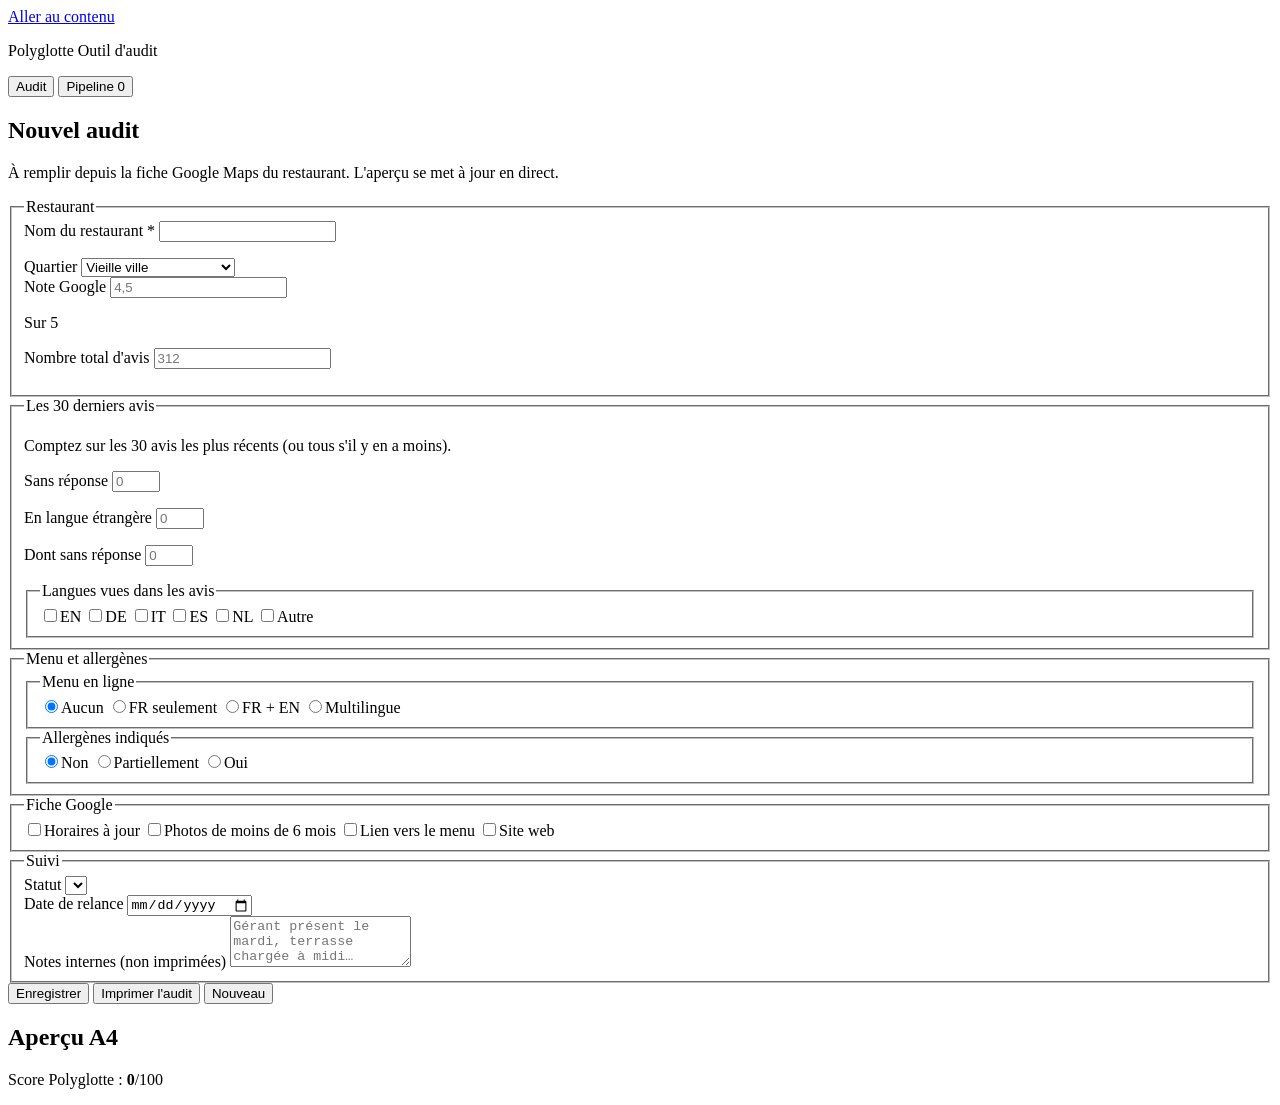
==== audit/index.html @ 38c5bbf3 "WIP : site vitrine et outil d'audit en cours de construction Co-Authored-By: Claude Opus 5.5 <norepl" ====
<!doctype html>
<html lang="fr">
<head>
  <meta charset="utf-8">
  <meta name="viewport" content="width=device-width, initial-scale=1">
  <meta name="robots" content="noindex, nofollow">
  <meta name="color-scheme" content="light dark">
  <title>Audit terrain · Polyglotte</title>
  <link rel="preconnect" href="https://fonts.googleapis.com">
  <link rel="preconnect" href="https://fonts.gstatic.com" crossorigin>
  <link href="https://fonts.googleapis.com/css2?family=Fraunces:opsz,wght@9..144,500;9..144,700&family=Inter:wght@400;500;600;700&display=swap" rel="stylesheet">
  <link rel="stylesheet" href="../assets/css/tokens.css">
  <link rel="stylesheet" href="audit.css">
</head>
<body>
  <a class="lien-evitement" href="#contenu">Aller au contenu</a>

  <header class="barre">
    <div class="barre__inner">
      <p class="marque"><span class="marque__nom">Polyglotte</span> <span class="marque__outil">Outil d'audit</span></p>
      <nav class="onglets" aria-label="Vues">
        <button type="button" class="onglet" data-vue="audit" aria-current="page">Audit</button>
        <button type="button" class="onglet" data-vue="pipeline">Pipeline <span class="onglet__compte" id="compte-pipeline">0</span></button>
      </nav>
    </div>
  </header>

  <div class="alerte" id="alerte-stockage" role="status" hidden>
    Le stockage du navigateur est indisponible (navigation privée ?). Les audits ne seront pas conservés : exportez-les en CSV avant de fermer la page.
  </div>
  <div class="alerte alerte--douce" id="alerte-config" role="status" hidden>
    Coordonnées absentes : renseignez <code>assets/js/config.js</code>. En attendant, l'audit imprimé laisse une ligne à compléter à la main.
  </div>

  <main id="contenu">
    <!-- ============ VUE AUDIT ============ -->
    <section id="vue-audit" class="vue" aria-labelledby="titre-audit">
      <div class="disposition">
        <form id="form-audit" class="formulaire" novalidate>
          <div class="formulaire__tete">
            <h1 id="titre-audit">Nouvel audit</h1>
            <p class="aide">À remplir depuis la fiche Google Maps du restaurant. L'aperçu se met à jour en direct.</p>
          </div>
          <input type="hidden" name="id">

          <fieldset class="bloc">
            <legend>Restaurant</legend>
            <div class="champ">
              <label for="f-nom">Nom du restaurant <span class="requis" aria-hidden="true">*</span></label>
              <input id="f-nom" name="nom" type="text" required autocomplete="off" maxlength="80" aria-describedby="err-nom">
              <p class="erreur" id="err-nom" aria-live="polite"></p>
            </div>
            <div class="champ">
              <label for="f-quartier">Quartier</label>
              <select id="f-quartier" name="quartier">
                <option>Vieille ville</option>
                <option>Bords du lac / Pâquier</option>
                <option>Centre / gare</option>
                <option>Annecy-le-Vieux</option>
                <option>Sévrier / rive ouest</option>
                <option>Talloires / rive est</option>
                <option>Autre</option>
              </select>
            </div>
            <div class="rangee">
              <div class="champ">
                <label for="f-note">Note Google</label>
                <input id="f-note" name="note" type="text" inputmode="decimal" placeholder="4,5" maxlength="4" aria-describedby="aide-note err-note">
                <p class="aide" id="aide-note">Sur 5</p>
                <p class="erreur" id="err-note" aria-live="polite"></p>
              </div>
              <div class="champ">
                <label for="f-total">Nombre total d'avis</label>
                <input id="f-total" name="totalAvis" type="number" inputmode="numeric" min="0" step="1" placeholder="312" aria-describedby="err-total">
                <p class="erreur" id="err-total" aria-live="polite"></p>
              </div>
            </div>
          </fieldset>

          <fieldset class="bloc">
            <legend>Les 30 derniers avis</legend>
            <p class="aide" id="aide-echantillon">Comptez sur les 30 avis les plus récents (ou tous s'il y en a moins).</p>
            <div class="rangee rangee--3">
              <div class="champ">
                <label for="f-sansrep">Sans réponse</label>
                <input id="f-sansrep" name="sansReponse" type="number" inputmode="numeric" min="0" max="30" step="1" placeholder="0" aria-describedby="aide-echantillon err-sansrep">
                <p class="erreur" id="err-sansrep" aria-live="polite"></p>
              </div>
              <div class="champ">
                <label for="f-etr">En langue étrangère</label>
                <input id="f-etr" name="etrangers" type="number" inputmode="numeric" min="0" max="30" step="1" placeholder="0" aria-describedby="aide-echantillon err-etr">
                <p class="erreur" id="err-etr" aria-live="polite"></p>
              </div>
              <div class="champ">
                <label for="f-etrsr">Dont sans réponse</label>
                <input id="f-etrsr" name="etrangersSansReponse" type="number" inputmode="numeric" min="0" max="30" step="1" placeholder="0" aria-describedby="err-etrsr">
                <p class="erreur" id="err-etrsr" aria-live="polite"></p>
              </div>
            </div>
            <fieldset class="sous-bloc">
              <legend>Langues vues dans les avis</legend>
              <div class="puces">
                <label class="puce"><input type="checkbox" name="langues" value="EN"><span>EN</span></label>
                <label class="puce"><input type="checkbox" name="langues" value="DE"><span>DE</span></label>
                <label class="puce"><input type="checkbox" name="langues" value="IT"><span>IT</span></label>
                <label class="puce"><input type="checkbox" name="langues" value="ES"><span>ES</span></label>
                <label class="puce"><input type="checkbox" name="langues" value="NL"><span>NL</span></label>
                <label class="puce"><input type="checkbox" name="langues" value="autre"><span>Autre</span></label>
              </div>
            </fieldset>
          </fieldset>

          <fieldset class="bloc">
            <legend>Menu et allergènes</legend>
            <fieldset class="sous-bloc">
              <legend>Menu en ligne</legend>
              <div class="choix">
                <label class="option"><input type="radio" name="menu" value="aucun" checked><span>Aucun</span></label>
                <label class="option"><input type="radio" name="menu" value="fr"><span>FR seulement</span></label>
                <label class="option"><input type="radio" name="menu" value="fr-en"><span>FR + EN</span></label>
                <label class="option"><input type="radio" name="menu" value="multi"><span>Multilingue</span></label>
              </div>
            </fieldset>
            <fieldset class="sous-bloc">
              <legend>Allergènes indiqués</legend>
              <div class="choix">
                <label class="option"><input type="radio" name="allergenes" value="non" checked><span>Non</span></label>
                <label class="option"><input type="radio" name="allergenes" value="partiel"><span>Partiellement</span></label>
                <label class="option"><input type="radio" name="allergenes" value="oui"><span>Oui</span></label>
              </div>
            </fieldset>
          </fieldset>

          <fieldset class="bloc">
            <legend>Fiche Google</legend>
            <div class="bascules">
              <label class="bascule"><input type="checkbox" name="horaires"><span>Horaires à jour</span></label>
              <label class="bascule"><input type="checkbox" name="photos"><span>Photos de moins de 6 mois</span></label>
              <label class="bascule"><input type="checkbox" name="lienMenu"><span>Lien vers le menu</span></label>
              <label class="bascule"><input type="checkbox" name="site"><span>Site web</span></label>
            </div>
          </fieldset>

          <fieldset class="bloc">
            <legend>Suivi</legend>
            <div class="rangee">
              <div class="champ">
                <label for="f-statut">Statut</label>
                <select id="f-statut" name="statut"></select>
              </div>
              <div class="champ">
                <label for="f-relance">Date de relance</label>
                <input id="f-relance" name="relance" type="date">
              </div>
            </div>
            <div class="champ">
              <label for="f-notes">Notes internes <span class="aide-inline">(non imprimées)</span></label>
              <textarea id="f-notes" name="notes" rows="3" maxlength="2000" placeholder="Gérant présent le mardi, terrasse chargée à midi…"></textarea>
            </div>
          </fieldset>

          <div class="barre-actions">
            <button type="submit" class="btn btn--primaire" id="btn-enregistrer">Enregistrer</button>
            <button type="button" class="btn btn--accent" id="btn-imprimer">Imprimer l'audit</button>
            <button type="button" class="btn btn--discret" id="btn-nouveau">Nouveau</button>
          </div>
          <p class="statut-action" id="message-action" role="status" aria-live="polite"></p>
        </form>

        <div class="apercu" aria-labelledby="titre-apercu">
          <div class="apercu__tete">
            <h2 id="titre-apercu">Aperçu A4</h2>
            <p class="score-live" aria-live="polite"><span class="visually-hidden">Score Polyglotte : </span><strong id="score-live">0</strong>/100</p>
          </div>
          <div class="apercu__cadre" id="apercu-cadre">
            <article class="feuille" id="feuille" aria-label="Audit imprimable"></article>
          </div>
        </div>
      </div>
    </section>

    <!-- ============ VUE PIPELINE ============ -->
    <section id="vue-pipeline" class="vue" aria-labelledby="titre-pipeline" hidden>
      <div class="pipeline">
        <div class="pipeline__tete">
          <h1 id="titre-pipeline">Pipeline de prospection</h1>
          <div class="pipeline__outils">
            <button type="button" class="btn btn--discret" id="btn-export">Exporter CSV</button>
            <label class="btn btn--discret btn--fichier">Importer CSV
              <input type="file" id="input-import" accept=".csv,text/csv" class="visually-hidden">
            </label>
          </div>
        </div>
        <p class="statut-action" id="message-pipeline" role="status" aria-live="polite"></p>

        <dl class="compteurs" id="compteurs">
          <div class="compteur"><dt>Visites</dt><dd id="c-visites">0</dd></div>
          <div class="compteur"><dt>Signés</dt><dd id="c-signes">0</dd></div>
          <div class="compteur"><dt>Conversion</dt><dd id="c-conversion">–</dd></div>
          <div class="compteur compteur--accent"><dt>MRR</dt><dd id="c-mrr">0 €</dd></div>
        </dl>
        <p class="aide">Visites : fiches dont le statut n'est plus « À visiter ». Signés : Signé Pack + Abonné. MRR : abonnés × 59 €.</p>

        <div class="filtres" role="group" aria-label="Filtrer par statut" id="filtres"></div>

        <div class="liste" id="liste-prospects"></div>
        <p class="vide" id="liste-vide" hidden>Aucun prospect pour ce filtre. Remplissez un audit puis « Enregistrer ».</p>
      </div>
    </section>
  </main>

  <script src="../assets/js/config.js"></script>
  <script src="audit.js"></script>
</body>
</html>
---- assets/css/tokens.css ----
/* Polyglotte — design tokens partagés (site, audit, menus QR) */
:root {
  --lac-900: #0b2f45;
  --lac-700: #13506f;
  --lac-500: #1f7a9c;
  --turquoise: #2bb3a3;
  --turquoise-50: #e6f6f3;
  --creme: #fbf7f0;
  --sable: #f1e8d8;
  --couchant: #e8743b;
  --couchant-50: #fdeee5;
  --encre: #12212b;
  --gris: #5b6b75;
  --ligne: #dfd6c6;
  --blanc: #ffffff;

  --bg: var(--creme);
  --surface: var(--blanc);
  --texte: var(--encre);
  --texte-doux: var(--gris);
  --accent: var(--couchant);
  --primaire: var(--lac-700);

  --f-titre: "Fraunces", Georgia, "Times New Roman", serif;
  --f-texte: "Inter", system-ui, -apple-system, "Segoe UI", Roboto, sans-serif;

  --r-s: 8px;
  --r-m: 14px;
  --r-l: 22px;
  --ombre: 0 1px 2px rgba(11, 47, 69, .06), 0 8px 24px rgba(11, 47, 69, .08);
  --max: 1120px;
}

@media (prefers-color-scheme: dark) {
  :root:not([data-theme="light"]) {
    --bg: #0d1a22;
    --surface: #13252f;
    --texte: #eef3f5;
    --texte-doux: #a8b8c0;
    --ligne: #24404e;
    --primaire: #6cc3d9;
    --sable: #1a2f3b;
    --turquoise-50: #123632;
    --couchant-50: #3a2216;
  }
}
:root[data-theme="dark"] {
  --bg: #0d1a22;
  --surface: #13252f;
  --texte: #eef3f5;
  --texte-doux: #a8b8c0;
  --ligne: #24404e;
  --primaire: #6cc3d9;
  --sable: #1a2f3b;
  --turquoise-50: #123632;
  --couchant-50: #3a2216;
}
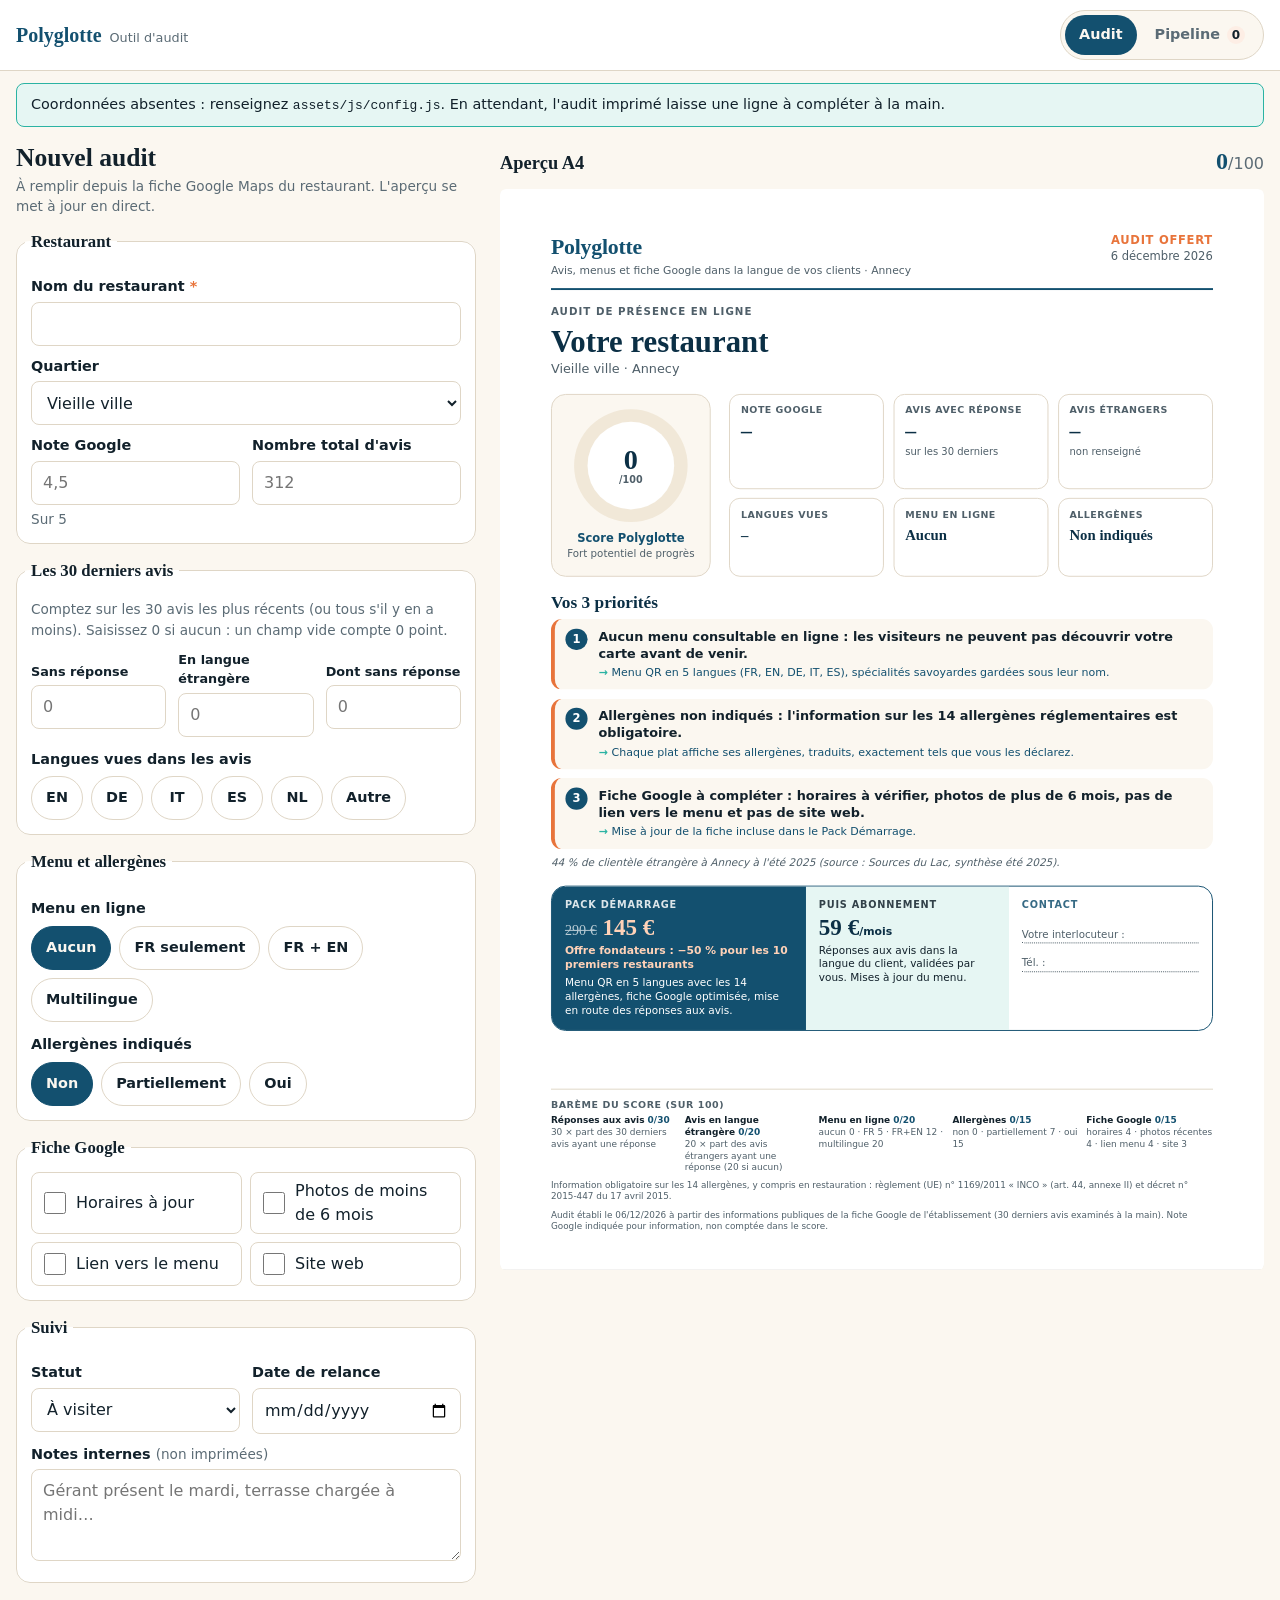
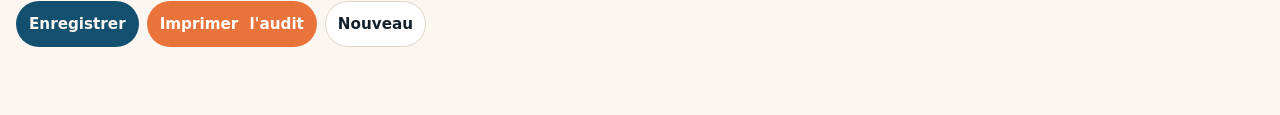
==== commit ff9d773c: "Polyglotte : site vitrine, audit + CRM, outils IA, business plan complet - index.html, mentions léga" ====
--- a/audit/index.html
+++ b/audit/index.html
@@ -79,7 +79,7 @@
 
           <fieldset class="bloc">
             <legend>Les 30 derniers avis</legend>
-            <p class="aide" id="aide-echantillon">Comptez sur les 30 avis les plus récents (ou tous s'il y en a moins).</p>
+            <p class="aide" id="aide-echantillon">Comptez sur les 30 avis les plus récents (ou tous s'il y en a moins). Saisissez 0 si aucun : un champ vide compte 0 point.</p>
             <div class="rangee rangee--3">
               <div class="champ">
                 <label for="f-sansrep">Sans réponse</label>
@@ -161,7 +161,7 @@
 
           <div class="barre-actions">
             <button type="submit" class="btn btn--primaire" id="btn-enregistrer">Enregistrer</button>
-            <button type="button" class="btn btn--accent" id="btn-imprimer">Imprimer l'audit</button>
+            <button type="button" class="btn btn--accent" id="btn-imprimer">Imprimer<span class="masque-mobile">&nbsp;l'audit</span></button>
             <button type="button" class="btn btn--discret" id="btn-nouveau">Nouveau</button>
           </div>
           <p class="statut-action" id="message-action" role="status" aria-live="polite"></p>
--- a/audit/audit.css
+++ b/audit/audit.css
@@ -0,0 +1,365 @@
+/* Polyglotte — outil d'audit terrain. Mobile d'abord. Tokens : ../assets/css/tokens.css */
+
+*, *::before, *::after { box-sizing: border-box; }
+html { -webkit-text-size-adjust: 100%; scroll-padding-top: 72px; scroll-padding-bottom: 96px; }
+body {
+  margin: 0;
+  background: var(--bg);
+  color: var(--texte);
+  font: 400 16px/1.5 var(--f-texte);
+}
+h1, h2, h3 { font-family: var(--f-titre); font-weight: 700; line-height: 1.15; margin: 0; }
+button, input, select, textarea { font: inherit; color: inherit; }
+code { font-size: .9em; }
+:focus-visible { outline: 3px solid var(--turquoise); outline-offset: 2px; }
+[hidden] { display: none !important; }
+.visually-hidden {
+  position: absolute !important; width: 1px; height: 1px; padding: 0; margin: -1px;
+  overflow: hidden; clip: rect(0 0 0 0); white-space: nowrap; border: 0;
+}
+.lien-evitement {
+  position: absolute; left: 8px; top: -60px; z-index: 50;
+  background: var(--primaire); color: var(--bg); padding: 8px 14px; border-radius: var(--r-s);
+}
+.lien-evitement:focus { top: 8px; }
+
+/* Couleurs propres à l'interface (s'appuient sur les tokens) */
+:root {
+  --champ-bg: var(--surface);
+  --champ-bord: var(--ligne);
+  --erreur: #b3261e;
+}
+@media (prefers-color-scheme: dark) {
+  :root:not([data-theme="light"]) { --erreur: #ff8a80; --champ-bg: #0f2029; }
+}
+:root[data-theme="dark"] { --erreur: #ff8a80; --champ-bg: #0f2029; }
+
+/* ---------------- Barre du haut ---------------- */
+.barre {
+  position: sticky; top: 0; z-index: 20;
+  background: var(--surface);
+  border-bottom: 1px solid var(--ligne);
+}
+.barre__inner {
+  max-width: 1360px; margin: 0 auto; padding: 10px 16px;
+  display: flex; align-items: center; justify-content: space-between; gap: 12px;
+}
+.marque { margin: 0; display: flex; align-items: baseline; gap: 8px; min-width: 0; }
+.marque__nom { font-family: var(--f-titre); font-weight: 700; font-size: 1.25rem; color: var(--primaire); }
+.marque__outil { font-size: .8rem; color: var(--texte-doux); white-space: nowrap; }
+.onglets { display: flex; gap: 4px; background: var(--bg); padding: 4px; border-radius: 999px; border: 1px solid var(--ligne); }
+.onglet {
+  border: 0; background: transparent; padding: 8px 14px; border-radius: 999px; cursor: pointer;
+  font-weight: 600; font-size: .9rem; color: var(--texte-doux); min-height: 40px; white-space: nowrap;
+}
+@media (max-width: 420px) {
+  .marque__outil { display: none; }
+  .onglet { padding: 8px 12px; }
+}
+.onglet[aria-current="page"] { background: var(--primaire); color: var(--bg); }
+.onglet__compte {
+  display: inline-block; min-width: 1.5em; padding: 0 .4em; margin-left: 2px;
+  border-radius: 999px; background: var(--couchant-50); color: var(--texte); font-size: .75rem; text-align: center;
+}
+.onglet[aria-current="page"] .onglet__compte { background: rgba(255,255,255,.25); color: inherit; }
+
+.alerte {
+  max-width: 1360px; margin: 12px auto 0; padding: 10px 14px; border-radius: var(--r-s);
+  background: var(--couchant-50); border: 1px solid var(--couchant); font-size: .9rem;
+  width: calc(100% - 32px);
+}
+.alerte--douce { background: var(--turquoise-50); border-color: var(--turquoise); }
+
+main { max-width: 1360px; margin: 0 auto; padding: 16px 16px 120px; }
+
+/* ---------------- Disposition audit ---------------- */
+.disposition { display: grid; gap: 24px; }
+.disposition > * { min-width: 0; }
+@media (min-width: 1024px) {
+  .disposition { grid-template-columns: minmax(380px, 460px) 1fr; align-items: start; }
+  .apercu { position: sticky; top: 76px; }
+  main { padding-bottom: 40px; }
+}
+
+.formulaire__tete { margin-bottom: 12px; }
+.formulaire__tete h1 { font-size: 1.6rem; }
+.aide { margin: 4px 0 0; font-size: .85rem; color: var(--texte-doux); }
+.aide-inline { font-weight: 400; color: var(--texte-doux); font-size: .85rem; }
+
+.bloc {
+  border: 1px solid var(--ligne); border-radius: var(--r-m); background: var(--surface);
+  margin: 0 0 14px; padding: 12px 14px 14px; min-width: 0;
+}
+.bloc > legend {
+  font-family: var(--f-titre); font-weight: 700; font-size: 1.05rem; padding: 0 6px; margin-left: -6px;
+}
+.sous-bloc { border: 0; padding: 0; margin: 12px 0 0; min-width: 0; }
+.sous-bloc > legend { font-weight: 600; font-size: .9rem; padding: 0; margin-bottom: 6px; }
+
+.champ { margin-top: 10px; min-width: 0; }
+.champ label { display: block; font-weight: 600; font-size: .9rem; margin-bottom: 4px; }
+.requis { color: var(--accent); }
+.rangee { display: grid; grid-template-columns: 1fr 1fr; gap: 0 12px; }
+.rangee--3 { grid-template-columns: repeat(3, 1fr); }
+.rangee--3 .champ label { font-size: .8rem; min-height: 2.4em; display: flex; align-items: flex-end; }
+
+input[type="text"], input[type="number"], input[type="date"], select, textarea {
+  width: 100%; min-height: 44px; padding: 9px 11px;
+  border: 1px solid var(--champ-bord); border-radius: var(--r-s); background: var(--champ-bg);
+  font-size: 16px; /* évite le zoom iOS */
+}
+textarea { resize: vertical; min-height: 80px; }
+input[aria-invalid="true"] { border-color: var(--erreur); box-shadow: 0 0 0 1px var(--erreur); }
+.erreur { margin: 4px 0 0; color: var(--erreur); font-size: .82rem; font-weight: 600; min-height: 0; }
+.erreur:empty { display: none; }
+
+/* Puces de langues, options radio, bascules : grandes cibles tactiles */
+.puces, .choix { display: flex; flex-wrap: wrap; gap: 8px; }
+.puce, .option, .bascule { position: relative; cursor: pointer; }
+.puce, .option { display: inline-flex; }
+.puce input, .option input {
+  position: absolute; opacity: 0; width: 100%; height: 100%; inset: 0; margin: 0; cursor: pointer;
+}
+.puce span, .option span {
+  display: inline-flex; align-items: center; justify-content: center; min-height: 44px; min-width: 52px;
+  padding: 0 14px; border: 1px solid var(--champ-bord); border-radius: 999px; background: var(--champ-bg);
+  font-weight: 600; font-size: .9rem;
+}
+.puce input:checked + span, .option input:checked + span {
+  background: var(--primaire); border-color: var(--primaire); color: var(--bg);
+}
+.puce input:focus-visible + span, .option input:focus-visible + span { outline: 3px solid var(--turquoise); outline-offset: 2px; }
+.bascules { display: grid; gap: 8px; }
+.bascule {
+  display: flex; align-items: center; gap: 10px; min-height: 44px; padding: 6px 12px;
+  border: 1px solid var(--champ-bord); border-radius: var(--r-s); background: var(--champ-bg);
+}
+.bascule input { width: 22px; height: 22px; accent-color: var(--primaire); flex: none; margin: 0; }
+@media (min-width: 480px) { .bascules { grid-template-columns: 1fr 1fr; } }
+
+/* Boutons */
+.btn {
+  display: inline-flex; align-items: center; justify-content: center; gap: 6px;
+  min-height: 46px; padding: 0 18px; border-radius: 999px; border: 1px solid transparent;
+  font-weight: 600; font-size: .95rem; cursor: pointer; text-decoration: none; white-space: nowrap;
+}
+.btn--primaire { background: var(--primaire); color: var(--bg); }
+.btn--accent { background: var(--accent); color: #fff; }
+.btn--discret { background: var(--surface); border-color: var(--ligne); color: var(--texte); }
+.btn--petit { min-height: 38px; padding: 0 12px; font-size: .85rem; background: var(--surface); border-color: var(--ligne); }
+.btn--danger { color: var(--erreur); }
+.btn--fichier { position: relative; }
+.btn--fichier:focus-within { outline: 3px solid var(--turquoise); outline-offset: 2px; }
+.btn:hover { filter: brightness(1.06); }
+
+.barre-actions {
+  position: fixed; left: 0; right: 0; bottom: 0; z-index: 15;
+  display: grid; grid-template-columns: 1fr 1fr auto; gap: 8px;
+  padding: 10px 16px calc(10px + env(safe-area-inset-bottom));
+  background: var(--surface); border-top: 1px solid var(--ligne);
+  box-shadow: 0 -6px 20px rgba(0,0,0,.08);
+}
+.barre-actions .btn { min-width: 0; padding: 0 12px; }
+@media (min-width: 1024px) {
+  .barre-actions { position: static; box-shadow: none; border: 0; padding: 4px 0 0; background: transparent; display: flex; flex-wrap: wrap; }
+}
+@media (max-width: 420px) { .masque-mobile { display: none; } }
+.statut-action { min-height: 1.4em; margin: 8px 0 0; font-size: .9rem; color: var(--primaire); font-weight: 600; }
+
+/* ---------------- Aperçu A4 ---------------- */
+.apercu__tete { display: flex; align-items: baseline; justify-content: space-between; margin-bottom: 10px; }
+.apercu__tete h2 { font-size: 1.15rem; }
+.score-live { margin: 0; color: var(--texte-doux); }
+.score-live strong { font-family: var(--f-titre); font-size: 1.5rem; color: var(--primaire); }
+.apercu__cadre { position: relative; overflow: hidden; border-radius: 6px; width: 100%; }
+
+/* ================================================================
+   La feuille : toujours « papier » clair, indépendamment du thème.
+   ================================================================ */
+.feuille {
+  --p-encre: #12212b; --p-doux: #4f5f69; --p-ligne: #dfd6c6; --p-lac: #13506f; --p-lac9: #0b2f45;
+  --p-turq: #2bb3a3; --p-turq50: #e6f6f3; --p-couch: #e8743b; --p-couch50: #fdeee5; --p-creme: #fbf7f0; --p-sable: #f1e8d8;
+  width: 210mm; height: 297mm; overflow: hidden;
+  padding: 12mm 14mm 10mm;
+  background: #fff; color: var(--p-encre);
+  font: 400 9.4pt/1.38 var(--f-texte);
+  transform-origin: top left;
+  box-shadow: var(--ombre);
+  display: flex; flex-direction: column; gap: 4.2mm;
+  -webkit-print-color-adjust: exact; print-color-adjust: exact;
+}
+.feuille p { margin: 0; }
+.f-tete {
+  display: flex; justify-content: space-between; align-items: flex-start;
+  border-bottom: 2px solid var(--p-lac); padding-bottom: 3mm;
+}
+.f-marque { font-family: var(--f-titre); font-weight: 700; font-size: 17pt; color: var(--p-lac); letter-spacing: -.01em; }
+.f-baseline { font-size: 8.4pt; color: var(--p-doux); }
+.f-date { text-align: right; font-weight: 700; font-size: 9pt; color: var(--p-couch); text-transform: uppercase; letter-spacing: .06em; }
+.f-date span { color: var(--p-doux); font-weight: 500; text-transform: none; letter-spacing: 0; }
+
+.f-surtitre { font-size: 8pt; font-weight: 700; text-transform: uppercase; letter-spacing: .1em; color: var(--p-doux); }
+.f-nom {
+  font-family: var(--f-titre); font-size: 24pt; font-weight: 700; color: var(--p-lac9); margin: 1mm 0 .5mm;
+  overflow: hidden; text-overflow: ellipsis; white-space: nowrap;
+}
+.f-lieu { font-size: 10pt; color: var(--p-doux); }
+
+.f-synthese { display: grid; grid-template-columns: 44mm 1fr; gap: 5mm; align-items: stretch; }
+.f-score {
+  background: var(--p-creme); border: 1px solid var(--p-ligne); border-radius: 4mm; padding: 4mm 3mm;
+  display: flex; flex-direction: column; align-items: center; justify-content: center; text-align: center;
+}
+.f-score__anneau {
+  width: 31mm; height: 31mm; border-radius: 50%;
+  background: conic-gradient(var(--p-couch) var(--angle), var(--p-sable) 0);
+  display: grid; place-items: center;
+}
+.f-score__val {
+  width: 24mm; height: 24mm; border-radius: 50%; background: #fff;
+  display: grid; place-items: center; align-content: center;
+  font-family: var(--f-titre); font-weight: 700; font-size: 22pt; color: var(--p-lac9); line-height: 1;
+}
+.f-score__val small { font-family: var(--f-texte); font-size: 7.5pt; font-weight: 600; color: var(--p-doux); margin-top: .6mm; }
+.f-score__lib { margin-top: 2.5mm !important; font-weight: 700; font-size: 9pt; color: var(--p-lac); }
+.f-score__niv { font-size: 8pt; color: var(--p-doux); }
+
+.f-faits { margin: 0; display: grid; grid-template-columns: repeat(3, 1fr); gap: 2.5mm; }
+.f-fait { border: 1px solid var(--p-ligne); border-radius: 3mm; padding: 2.5mm 3mm; min-width: 0; }
+.f-fait dt { font-size: 7.4pt; text-transform: uppercase; letter-spacing: .05em; color: var(--p-doux); font-weight: 600; }
+.f-fait dd { margin: .8mm 0 0; font-family: var(--f-titre); font-weight: 700; font-size: 17pt; color: var(--p-lac9); line-height: 1.1; }
+.f-fait dd small { font-family: var(--f-texte); font-size: 8pt; color: var(--p-doux); font-weight: 600; }
+.f-fait dd span { display: block; font-family: var(--f-texte); font-weight: 500; font-size: 7.8pt; color: var(--p-doux); margin-top: .5mm; }
+.f-fait--texte dd { font-size: 11.5pt; padding-top: 1mm; }
+
+.f-h3 { font-family: var(--f-titre); font-size: 13.5pt; color: var(--p-lac9); margin-bottom: 2mm; }
+.f-prio ol { list-style: none; margin: 0; padding: 0; counter-reset: prio; display: grid; gap: 2.4mm; }
+.f-prio li {
+  counter-increment: prio; position: relative; padding: 2.6mm 3mm 2.6mm 12mm;
+  background: var(--p-creme); border-radius: 3mm; border-left: 1.2mm solid var(--p-couch);
+}
+.f-prio li::before {
+  content: counter(prio); position: absolute; left: 3mm; top: 2.6mm;
+  width: 6mm; height: 6mm; border-radius: 50%; background: var(--p-lac); color: #fff;
+  display: grid; place-items: center; font-weight: 700; font-size: 9pt;
+}
+.f-prio__titre { font-weight: 600; font-size: 10pt; line-height: 1.32; }
+.f-prio__action { font-size: 8.6pt; color: var(--p-lac); margin-top: .8mm !important; }
+.f-prio__action::before { content: "→ "; color: var(--p-turq); font-weight: 700; }
+.f-stat { margin-top: 2mm !important; font-size: 8.2pt; color: var(--p-doux); font-style: italic; }
+
+.f-offre {
+  display: grid; grid-template-columns: 1.25fr 1fr 1fr; gap: 0;
+  border: 1.5px solid var(--p-lac); border-radius: 4mm; overflow: hidden;
+}
+.f-offre > div { padding: 3.2mm 3.6mm; min-width: 0; }
+.f-offre__pack { background: var(--p-lac); color: #fff; }
+.f-offre__abo { background: var(--p-turq50); }
+.f-offre__contact { display: flex; flex-direction: column; gap: .6mm; font-size: 8.6pt; overflow-wrap: anywhere; }
+.f-offre__nom { font-size: 7.6pt; font-weight: 700; text-transform: uppercase; letter-spacing: .08em; opacity: .85; }
+.f-offre__prix { font-family: var(--f-titre); font-size: 18pt; font-weight: 700; line-height: 1.1; margin: .8mm 0 !important; }
+.f-offre__prix s { font-size: 11pt; font-weight: 500; opacity: .7; }
+.f-offre__prix small { font-family: var(--f-texte); font-size: 8.5pt; font-weight: 600; }
+.f-offre__pack .f-offre__prix strong { color: #ffd2b8; }
+.f-offre__fond { font-weight: 700; font-size: 8.4pt; color: #ffd2b8; }
+.f-offre__desc { font-size: 8.2pt; margin-top: 1mm !important; line-height: 1.32; }
+.f-offre__abo .f-offre__prix { color: var(--p-lac9); }
+.f-offre__contact .f-offre__nom { color: var(--p-lac); margin-bottom: .6mm; }
+.f-offre__contact strong { font-size: 9.4pt; }
+.f-ligne-main { display: block; border-bottom: 1px dotted var(--p-doux); padding-top: 3.2mm; color: var(--p-doux); font-size: 8pt; }
+
+.f-pied { margin-top: auto; border-top: 1px solid var(--p-ligne); padding-top: 2.5mm; display: grid; gap: 1.6mm; }
+.f-bareme__titre { font-size: 7.4pt; font-weight: 700; text-transform: uppercase; letter-spacing: .06em; color: var(--p-doux); margin-bottom: 1mm !important; }
+.f-bareme ul { list-style: none; margin: 0; padding: 0; display: grid; grid-template-columns: repeat(5, 1fr); gap: 2mm; }
+.f-bareme li { font-size: 7pt; line-height: 1.3; color: var(--p-doux); }
+.f-bareme li span { display: block; color: var(--p-encre); font-weight: 600; }
+.f-bareme li b { color: var(--p-lac); }
+.f-bareme li em { font-style: normal; }
+.f-legal { font-size: 6.9pt; color: var(--p-doux); line-height: 1.35; }
+
+/* ---------------- Pipeline ---------------- */
+.pipeline__tete { display: flex; flex-wrap: wrap; align-items: center; justify-content: space-between; gap: 12px; }
+.pipeline__tete h1 { font-size: 1.6rem; }
+.pipeline__outils { display: flex; gap: 8px; flex-wrap: wrap; }
+.compteurs { display: grid; grid-template-columns: repeat(2, 1fr); gap: 10px; margin: 14px 0 6px; }
+@media (min-width: 640px) { .compteurs { grid-template-columns: repeat(4, 1fr); } }
+.compteur { background: var(--surface); border: 1px solid var(--ligne); border-radius: var(--r-m); padding: 12px 14px; }
+.compteur dt { font-size: .78rem; text-transform: uppercase; letter-spacing: .06em; color: var(--texte-doux); font-weight: 600; }
+.compteur dd { margin: 2px 0 0; font-family: var(--f-titre); font-weight: 700; font-size: 1.7rem; color: var(--primaire); }
+.compteur--accent { background: var(--couchant-50); border-color: var(--couchant); }
+
+.filtres { display: flex; gap: 8px; overflow-x: auto; padding: 14px 0 10px; scrollbar-width: thin; }
+.filtre {
+  flex: none; min-height: 40px; padding: 0 14px; border-radius: 999px; cursor: pointer;
+  border: 1px solid var(--ligne); background: var(--surface); font-weight: 600; font-size: .88rem;
+}
+.filtre[aria-pressed="true"] { background: var(--primaire); color: var(--bg); border-color: var(--primaire); }
+.filtre__n { opacity: .7; font-weight: 500; }
+
+.table { width: 100%; border-collapse: collapse; }
+.table th, .table td { text-align: left; }
+.t-nom { display: block; font-weight: 700; }
+.t-sous { display: block; font-size: .82rem; color: var(--texte-doux); font-weight: 400; }
+.t-score {
+  display: inline-grid; place-items: center; min-width: 46px; height: 32px; padding: 0 8px; border-radius: 999px;
+  font-weight: 700; background: var(--turquoise-50); color: var(--texte);
+}
+.t-statut, .t-relance { min-height: 40px !important; padding: 6px 8px !important; font-size: 15px !important; }
+.t-relance--retard { border-color: var(--couchant) !important; }
+.t-badge {
+  display: inline-block; margin-top: 4px; font-size: .74rem; font-weight: 700; padding: 1px 8px; border-radius: 999px;
+  background: var(--couchant-50); color: var(--texte); border: 1px solid var(--couchant);
+}
+.t-actions { white-space: nowrap; }
+.t-actions .btn + .btn { margin-left: 6px; }
+.vide { color: var(--texte-doux); padding: 24px 0; text-align: center; }
+
+/* Mobile : chaque ligne devient une carte */
+@media (max-width: 759px) {
+  .table thead { position: absolute; width: 1px; height: 1px; overflow: hidden; clip: rect(0 0 0 0); }
+  .table, .table tbody, .table tr, .table th, .table td { display: block; width: 100%; }
+  .table tr {
+    display: grid; grid-template-columns: 1fr 1fr; gap: 8px 12px;
+    background: var(--surface); border: 1px solid var(--ligne); border-radius: var(--r-m);
+    padding: 12px 14px; margin-bottom: 10px;
+  }
+  .table th[scope="row"] { grid-column: 1 / 2; }
+  .table td[data-label="Score"] { grid-column: 2 / 3; text-align: right; }
+  .table td[data-label="Statut"], .table td[data-label="Relance"] { grid-column: span 1; }
+  .table td[data-label="Statut"]::before, .table td[data-label="Relance"]::before {
+    content: attr(data-label); display: block; font-size: .75rem; color: var(--texte-doux); font-weight: 600; margin-bottom: 2px;
+  }
+  .t-actions { grid-column: 1 / -1; display: flex !important; gap: 8px; }
+  .t-actions .btn { flex: 1; }
+  .t-actions .btn + .btn { margin-left: 0; }
+}
+@media (min-width: 760px) {
+  .table { background: var(--surface); border: 1px solid var(--ligne); border-radius: var(--r-m); overflow: hidden; border-collapse: separate; border-spacing: 0; }
+  .table th, .table td { padding: 10px 12px; border-bottom: 1px solid var(--ligne); vertical-align: middle; }
+  .table thead th { font-size: .78rem; text-transform: uppercase; letter-spacing: .05em; color: var(--texte-doux); background: var(--bg); }
+  .table tbody tr:last-child > * { border-bottom: 0; }
+  .t-relance { max-width: 170px; }
+}
+
+@media (prefers-reduced-motion: no-preference) {
+  .btn, .filtre, .onglet { transition: background-color .15s, filter .15s; }
+}
+
+/* ================================================================
+   IMPRESSION : uniquement la feuille A4, sans aucun élément d'UI.
+   ================================================================ */
+@page { size: A4 portrait; margin: 0; }
+@media print {
+  html, body { background: #fff !important; margin: 0 !important; padding: 0 !important; }
+  .barre, .alerte, .lien-evitement, .formulaire, .apercu__tete, #vue-pipeline, .barre-actions { display: none !important; }
+  main { padding: 0 !important; margin: 0 !important; max-width: none !important; }
+  #vue-audit { display: block !important; }
+  .disposition { display: block !important; }
+  .apercu { position: static !important; }
+  .apercu__cadre { height: auto !important; overflow: visible !important; border-radius: 0 !important; }
+  .feuille {
+    transform: none !important; box-shadow: none !important; margin: 0 !important;
+    width: 210mm !important; height: 296.5mm !important;
+    break-after: avoid; break-inside: avoid; page-break-after: avoid;
+  }
+}
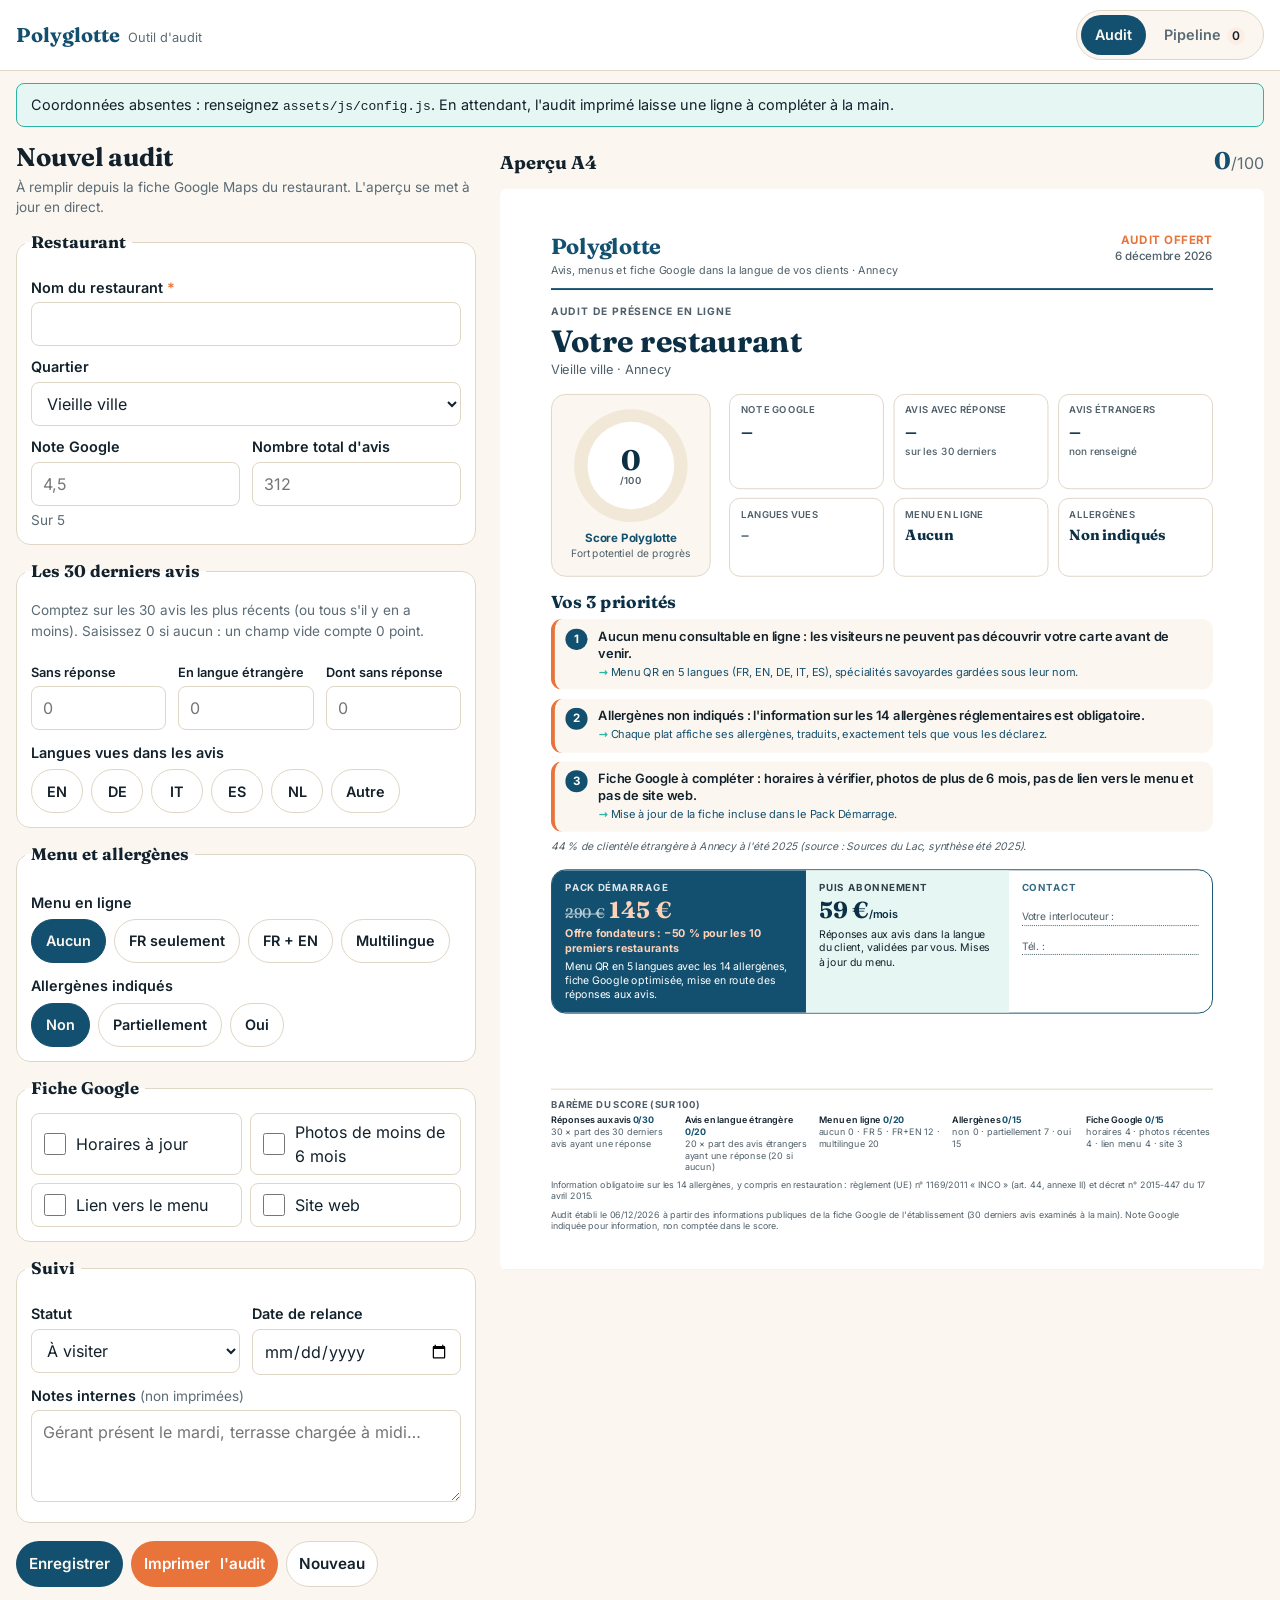
==== commit e3cf0f81: "Finitions mise en ligne : polices auto-hébergées, image de partage, en-têtes Netlify - Fraunces et I" ====
--- a/audit/index.html
+++ b/audit/index.html
@@ -6,9 +6,8 @@
   <meta name="robots" content="noindex, nofollow">
   <meta name="color-scheme" content="light dark">
   <title>Audit terrain · Polyglotte</title>
-  <link rel="preconnect" href="https://fonts.googleapis.com">
-  <link rel="preconnect" href="https://fonts.gstatic.com" crossorigin>
-  <link href="https://fonts.googleapis.com/css2?family=Fraunces:opsz,wght@9..144,500;9..144,700&family=Inter:wght@400;500;600;700&display=swap" rel="stylesheet">
+  <link rel="preload" href="../assets/fonts/inter-latin-wght-normal.woff2" as="font" type="font/woff2" crossorigin>
+  <link rel="stylesheet" href="../assets/fonts/fonts.css">
   <link rel="stylesheet" href="../assets/css/tokens.css">
   <link rel="stylesheet" href="audit.css">
 </head>
--- a/assets/fonts/fonts.css
+++ b/assets/fonts/fonts.css
@@ -0,0 +1,22 @@
+/* Polices auto-hébergées (aucune requête vers Google) — SIL Open Font License 1.1, voir LICENSE-*.txt */
+@font-face {
+  font-family: "Fraunces";
+  font-style: normal;
+  font-display: swap;
+  font-weight: 100 900;
+  src: url(fraunces-latin-opsz-normal.woff2) format("woff2-variations"), url(fraunces-latin-opsz-normal.woff2) format("woff2");
+}
+@font-face {
+  font-family: "Fraunces";
+  font-style: italic;
+  font-display: swap;
+  font-weight: 100 900;
+  src: url(fraunces-latin-opsz-italic.woff2) format("woff2-variations"), url(fraunces-latin-opsz-italic.woff2) format("woff2");
+}
+@font-face {
+  font-family: "Inter";
+  font-style: normal;
+  font-display: swap;
+  font-weight: 100 900;
+  src: url(inter-latin-wght-normal.woff2) format("woff2-variations"), url(inter-latin-wght-normal.woff2) format("woff2");
+}
